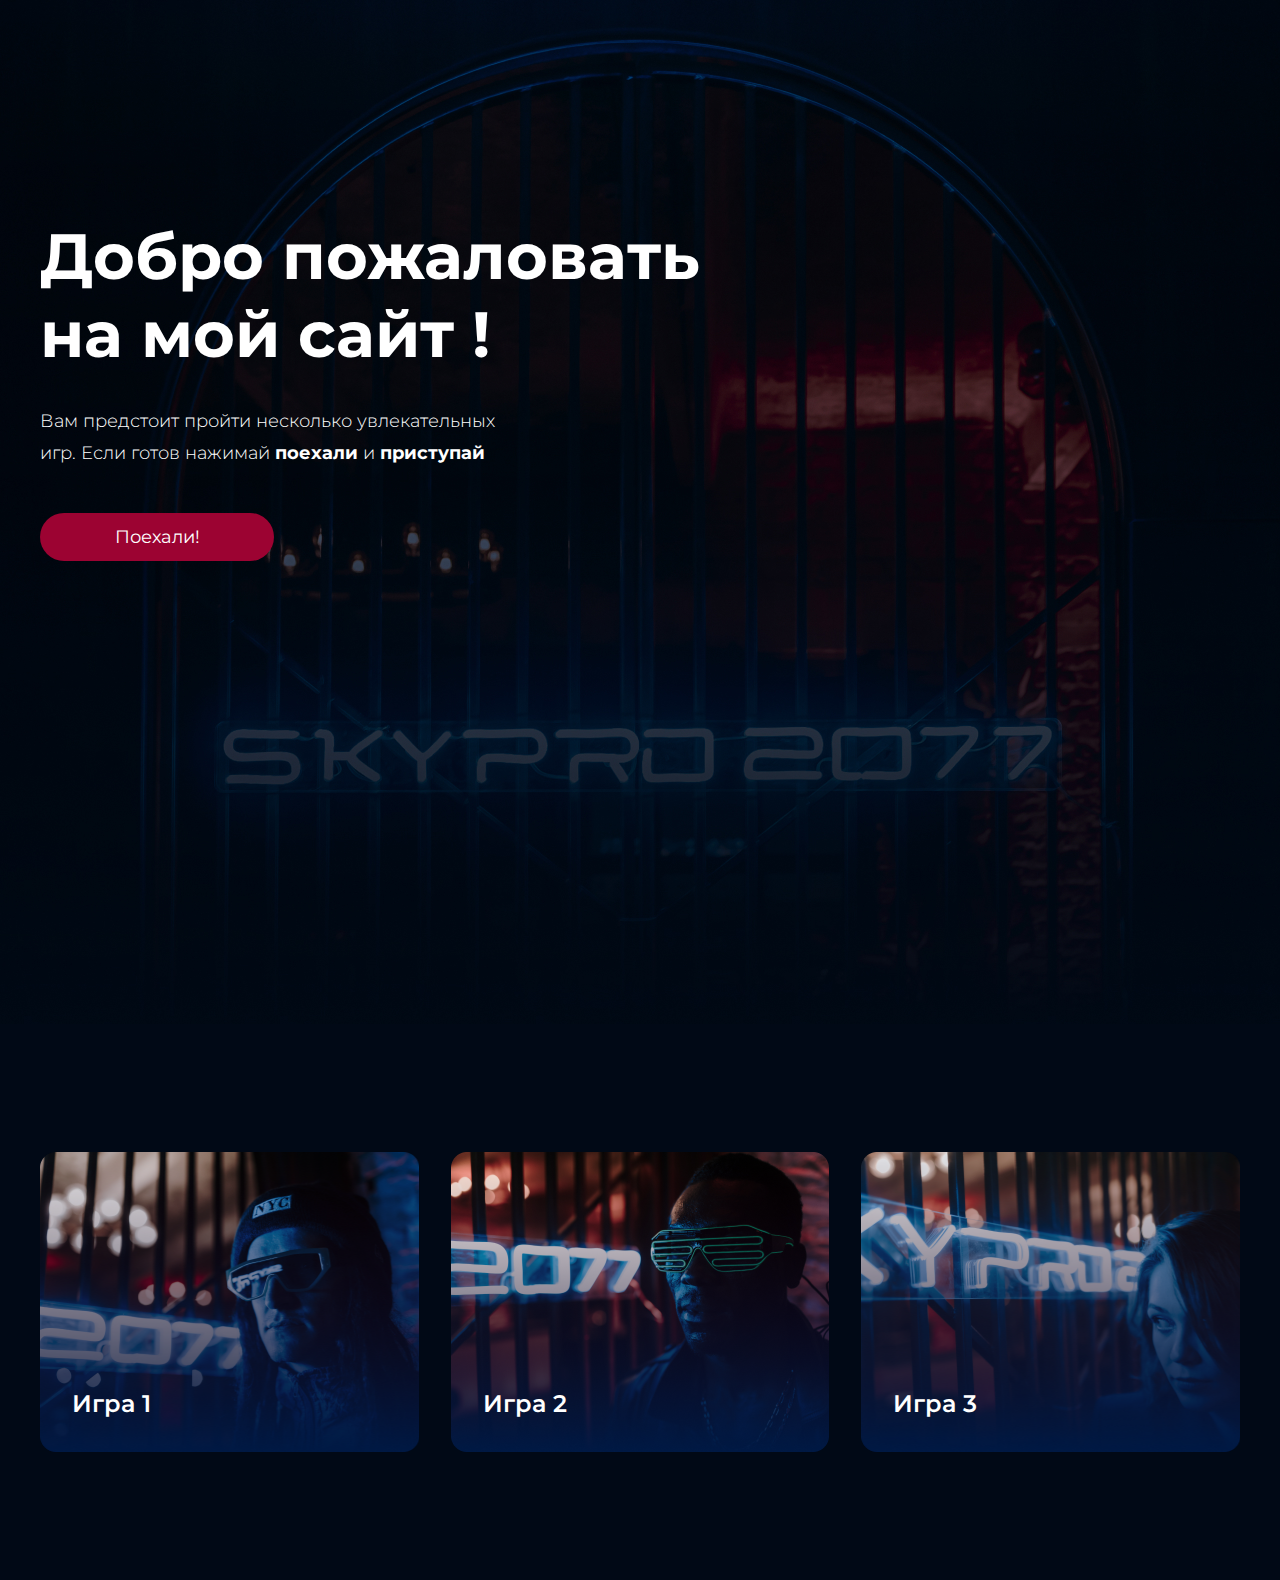
==== hw2/index.html @ 2f8902ec "Начало работы над Дз 2" ====
<!DOCTYPE html>
<html lang="ru">

<head>
    <meta charset="UTF-8">
    <meta http-equiv="X-UA-Compatible" content="IE=edge">
    <meta name="viewport" content="width=device-width, initial-scale=1.0">
    <title>Игры</title>
    <link rel="stylesheet" href="style.css">
    <link rel="preconnect" href="https://fonts.googleapis.com">
    <link rel="preconnect" href="https://fonts.gstatic.com" crossorigin>
    <link href="https://fonts.googleapis.com/css2?family=Montserrat:wght@300;400;600;700&display=swap" rel="stylesheet">
</head>

<body>
    <div class="top center">
        <h1 class="top__title">Добро пожаловать на мой сайт !</h1>
        <p class="top__text">Вам предстоит пройти несколько увлекательных игр. Если готов нажимай <span
                class="top__text-bold">поехали</span> и <span class="top__text-bold"> приступай</span></p>
        <a class="top__button" href="#">Поехали!</a>
    </div>
    <div class="game-list center">
        <div class="game game1">Игра 1</div>
        <div class="game game2">Игра 2</div>
        <div class="game game3">Игра 3</div>
    </div>
    
</body>

</html>
---- hw2/style.css ----
* {
    margin: 0;
    padding: 0;
}

body {
    font-family: montserrat;
}

.center {
    padding-left: calc(50% - 600px);
    padding-right: calc(50% - 600px);
}

.top {
    height: 1024px;
    background-image: url(img/top__background.jpg);
    background-repeat: no-repeat;
    background-size: cover;
    background-position: center;
}

.top__title {
    font-style: normal;
    font-weight: 700;
    font-size: 64px;
    line-height: 78px;
    color: #FFFFFF;
    max-width: 760px;
    padding-top: 217px;
}

.top__text {
    font-style: normal;
    font-weight: 300;
    font-size: 18px;
    line-height: 32px;
    color: #FFFFFF;
    max-width: 481px;
    padding-top: 32px;
    padding-bottom: 44px;
}

.top__text-bold {
    font-style: normal;
    font-weight: 700;
    font-size: 18px;
    line-height: 32px;
    color: #FFFFFF;
}

.top__button {
    width: 234px;
    height: 48px;
    background: #9C0332;
    border-radius: 30px;
    border-style: none;

    font-style: normal;
    font-weight: 400;
    font-size: 18px;
    line-height: 22px;
    color: #FFFFFF;
    text-decoration: none;
    display: flex;
    align-items: center;
    justify-content: center;
    transition: all 0.3s;
}

.top__button:hover {
    background: #EB443F;
}

.game-list {
    background-image: url(img/menu__background.jpg);
    background-repeat: no-repeat;
    background-size: cover;
    background-position: center;
    display: flex;
    gap: 32px;
    padding-bottom: 128px;
    padding-top: 128px;
}

.game1 {
    background-image: url(img/game1.png);
}

.game2 {
    background-image: url(img/game2.png);
}

.game3 {
    background-image: url(img/game3.png);
}

.game {
    font-style: normal;
    font-weight: 600;
    font-size: 24px;
    line-height: 32px;
    color: #FFFFFF;
    display: flex;
    align-items: end;
    padding-left: 32px;
    padding-bottom: 32px;
    width: 379px;
    height: 300px;
    box-sizing: border-box;
}

.game:hover {
    border: 3px solid #44D2FF;
    border-radius: 16px;
    background-origin: border-box;
    padding-left: 29px;
    padding-bottom: 29px;
}
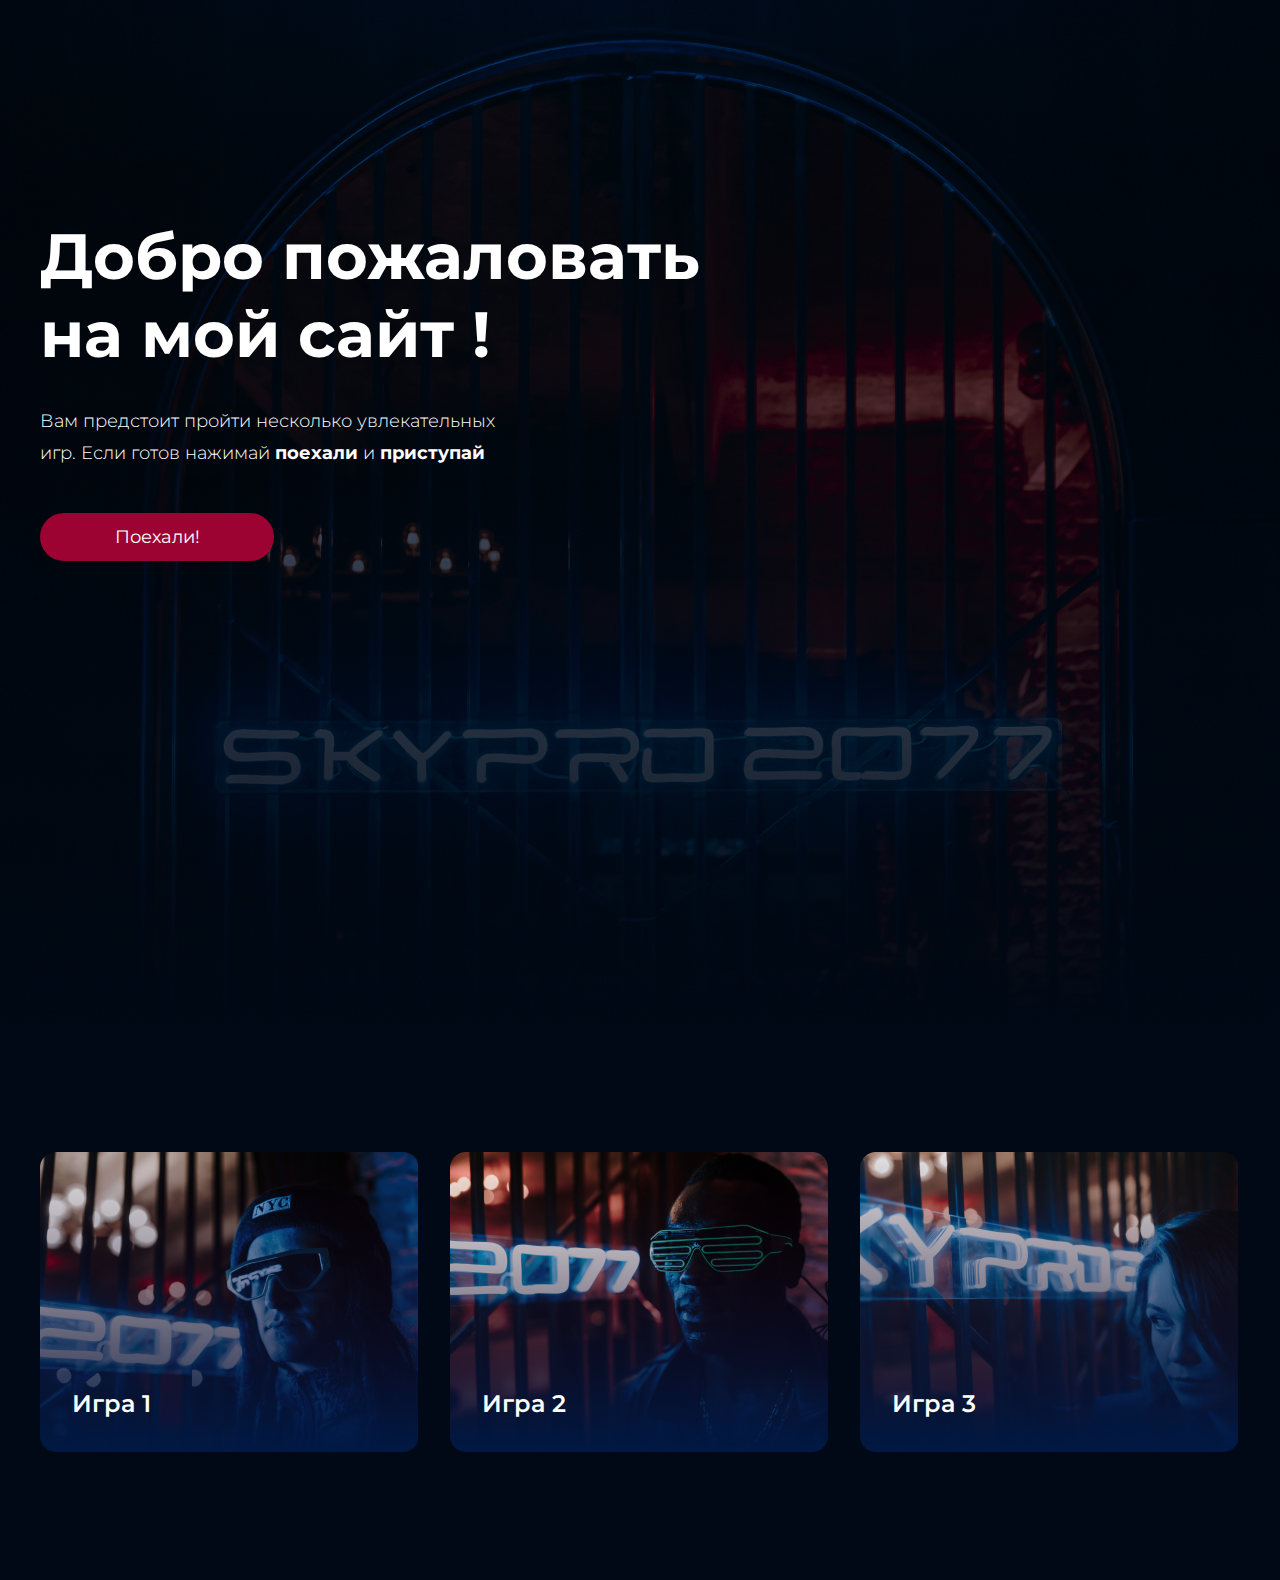
==== commit 0aa70567: "Работа с JS" ====
--- a/hw2/index.html
+++ b/hw2/index.html
@@ -24,7 +24,7 @@
         <div class="game game2">Игра 2</div>
         <div class="game game3">Игра 3</div>
     </div>
-    
+    <script src="./hw-2.js"></script>
 </body>
 
 </html>--- a/hw2/style.css
+++ b/hw2/style.css
@@ -1,120 +1,159 @@
 * {
-    margin: 0;
-    padding: 0;
+  margin: 0;
+  padding: 0;
 }
 
 body {
-    font-family: montserrat;
+  font-family: montserrat;
 }
 
 .center {
-    padding-left: calc(50% - 600px);
-    padding-right: calc(50% - 600px);
+  padding-left: calc(50% - 600px);
+  padding-right: calc(50% - 600px);
 }
 
 .top {
-    height: 1024px;
-    background-image: url(img/top__background.jpg);
-    background-repeat: no-repeat;
-    background-size: cover;
-    background-position: center;
+  height: 1024px;
+  background-image: url(img/top__background.jpg);
+  background-repeat: no-repeat;
+  background-size: cover;
+  background-position: center;
 }
 
 .top__title {
-    font-style: normal;
-    font-weight: 700;
-    font-size: 64px;
-    line-height: 78px;
-    color: #FFFFFF;
-    max-width: 760px;
-    padding-top: 217px;
+  font-style: normal;
+  font-weight: 700;
+  font-size: 64px;
+  line-height: 78px;
+  color: #FFFFFF;
+  max-width: 760px;
+  padding-top: 217px;
 }
 
 .top__text {
-    font-style: normal;
-    font-weight: 300;
-    font-size: 18px;
-    line-height: 32px;
-    color: #FFFFFF;
-    max-width: 481px;
-    padding-top: 32px;
-    padding-bottom: 44px;
+  font-style: normal;
+  font-weight: 300;
+  font-size: 18px;
+  line-height: 32px;
+  color: #FFFFFF;
+  max-width: 481px;
+  padding-top: 32px;
+  padding-bottom: 44px;
 }
 
 .top__text-bold {
-    font-style: normal;
-    font-weight: 700;
-    font-size: 18px;
-    line-height: 32px;
-    color: #FFFFFF;
+  font-style: normal;
+  font-weight: 700;
+  font-size: 18px;
+  line-height: 32px;
+  color: #FFFFFF;
 }
 
 .top__button {
-    width: 234px;
-    height: 48px;
-    background: #9C0332;
-    border-radius: 30px;
-    border-style: none;
-
-    font-style: normal;
-    font-weight: 400;
-    font-size: 18px;
-    line-height: 22px;
-    color: #FFFFFF;
-    text-decoration: none;
-    display: flex;
-    align-items: center;
-    justify-content: center;
-    transition: all 0.3s;
+  width: 234px;
+  height: 48px;
+  background: #9C0332;
+  border-radius: 30px;
+  border-style: none;
+  font-style: normal;
+  font-weight: 400;
+  font-size: 18px;
+  line-height: 22px;
+  color: #FFFFFF;
+  text-decoration: none;
+  display: flex;
+  align-items: center;
+  justify-content: center;
+  transition: all 0.3s;
 }
 
 .top__button:hover {
-    background: #EB443F;
+  background: #EB443F;
 }
 
 .game-list {
-    background-image: url(img/menu__background.jpg);
-    background-repeat: no-repeat;
-    background-size: cover;
-    background-position: center;
-    display: flex;
-    gap: 32px;
-    padding-bottom: 128px;
-    padding-top: 128px;
+  background-image: url(img/menu__background.jpg);
+  background-repeat: no-repeat;
+  background-size: cover;
+  background-position: center;
+  display: flex;
+  gap: 32px;
+  padding-bottom: 128px;
+  padding-top: 128px;
+  flex-wrap: wrap;
 }
 
 .game1 {
-    background-image: url(img/game1.png);
+  background-image: url(img/game1.png);
 }
 
 .game2 {
-    background-image: url(img/game2.png);
+  background-image: url(img/game2.png);
 }
 
 .game3 {
-    background-image: url(img/game3.png);
+  background-image: url(img/game3.png);
 }
 
 .game {
-    font-style: normal;
-    font-weight: 600;
-    font-size: 24px;
-    line-height: 32px;
-    color: #FFFFFF;
-    display: flex;
-    align-items: end;
-    padding-left: 32px;
-    padding-bottom: 32px;
-    width: 379px;
-    height: 300px;
-    box-sizing: border-box;
+  font-style: normal;
+  font-weight: 600;
+  font-size: 24px;
+  line-height: 32px;
+  color: #FFFFFF;
+  display: flex;
+  align-items: end;
+  padding-left: 32px;
+  padding-bottom: 32px;
+  width: 378px;
+  height: 300px;
+  box-sizing: border-box;
 }
 
 .game:hover {
-    border: 3px solid #44D2FF;
-    border-radius: 16px;
-    background-origin: border-box;
-    padding-left: 29px;
-    padding-bottom: 29px;
+  border: 3px solid #44D2FF;
+  border-radius: 16px;
+  background-origin: border-box;
+  padding-left: 29px;
+  padding-bottom: 29px;
 }
 
+@media (max-width: 767px) {
+  .center {
+    padding-left: 16px;
+    padding-right: 16px;
+  }
+  .top {
+    display: flex;
+    flex-direction: column;
+    align-items: center;
+    height: 735px;
+    background-position: 31%;
+  }
+  .top__title {
+    font-weight: 700;
+    font-size: 32px;
+    line-height: 39px;
+    text-align: center;
+    width: 343px;
+    padding-top: 238px;
+  }
+  .top__text {
+    font-weight: 300;
+    font-size: 14px;
+    line-height: 22px;
+    text-align: center;
+    width: 343px;
+    padding-bottom: 32px;
+  }
+  .top__text-bold {
+    font-weight: 700;
+    font-size: 14px;
+    line-height: 22px;
+  }
+  .game {
+    width: 343px;
+    border-radius: 16px;
+    background-position: center;
+  }
+}/*# sourceMappingURL=style.css.map */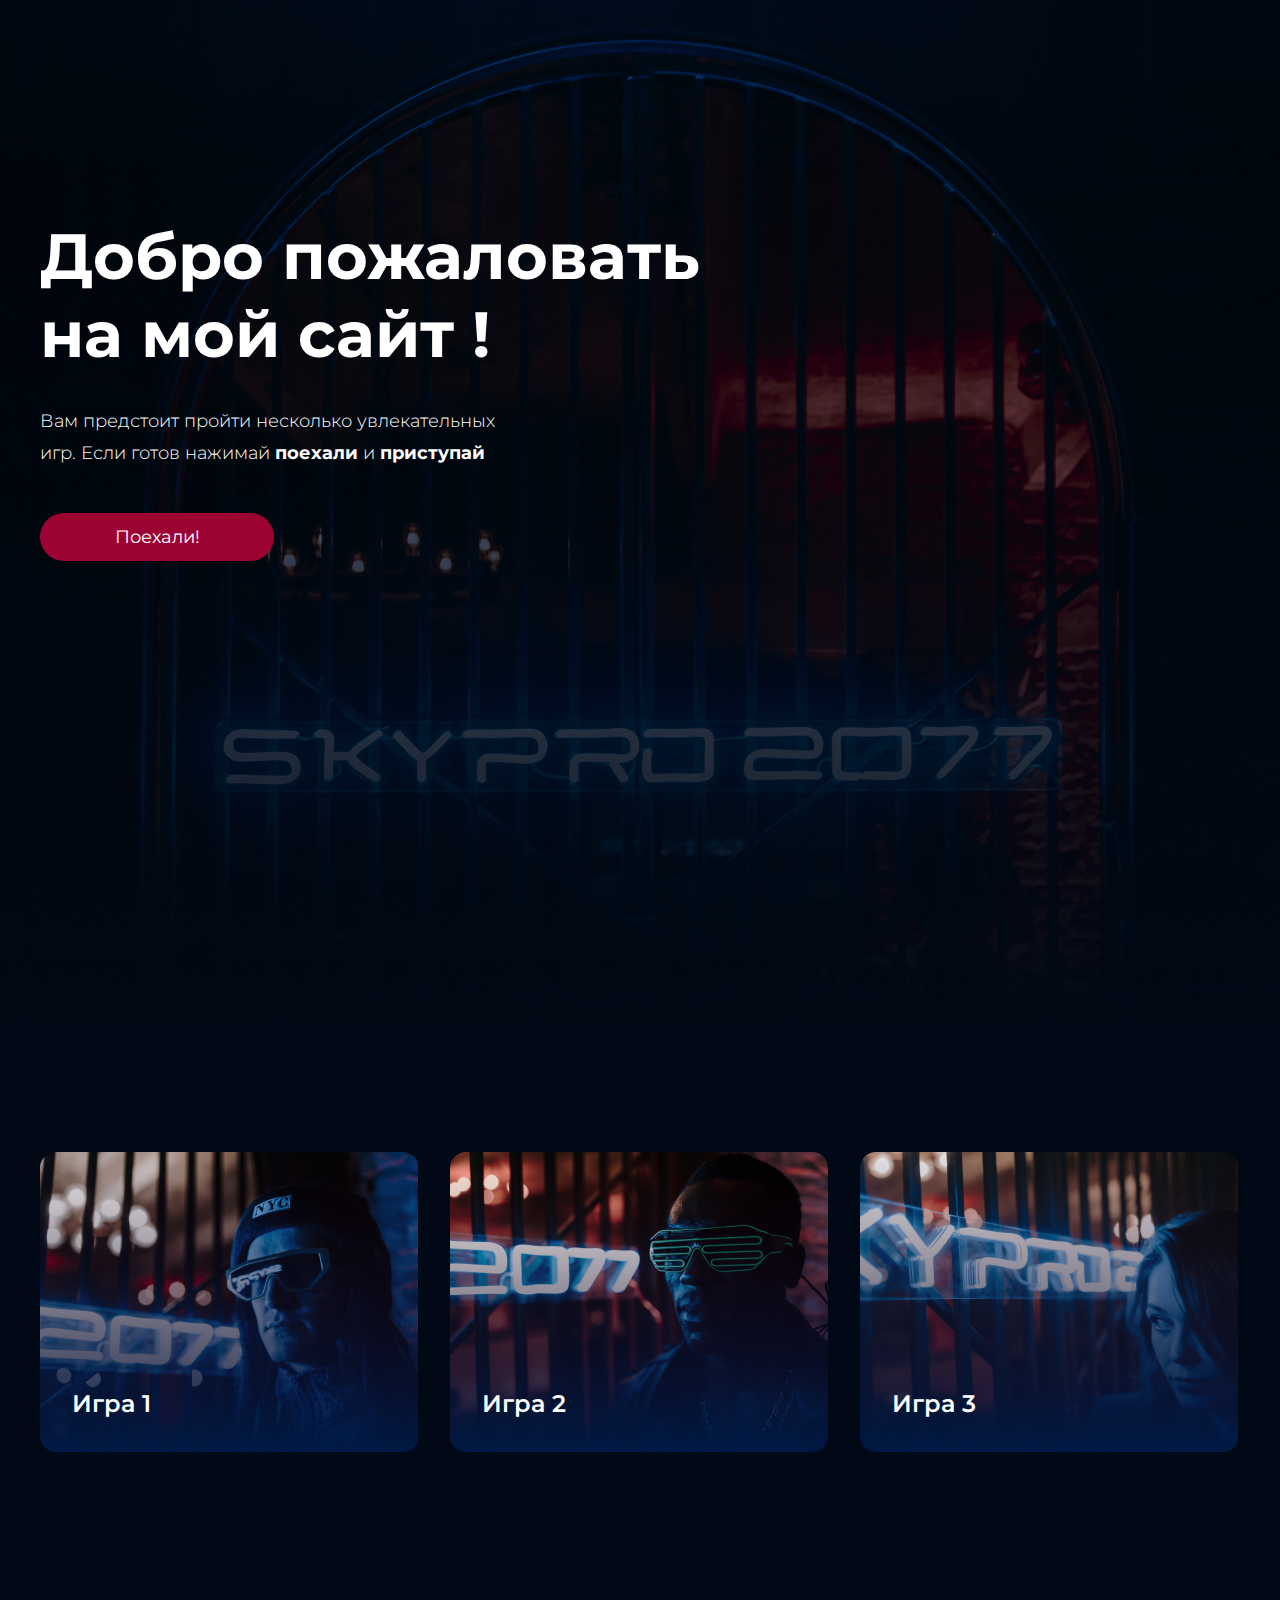
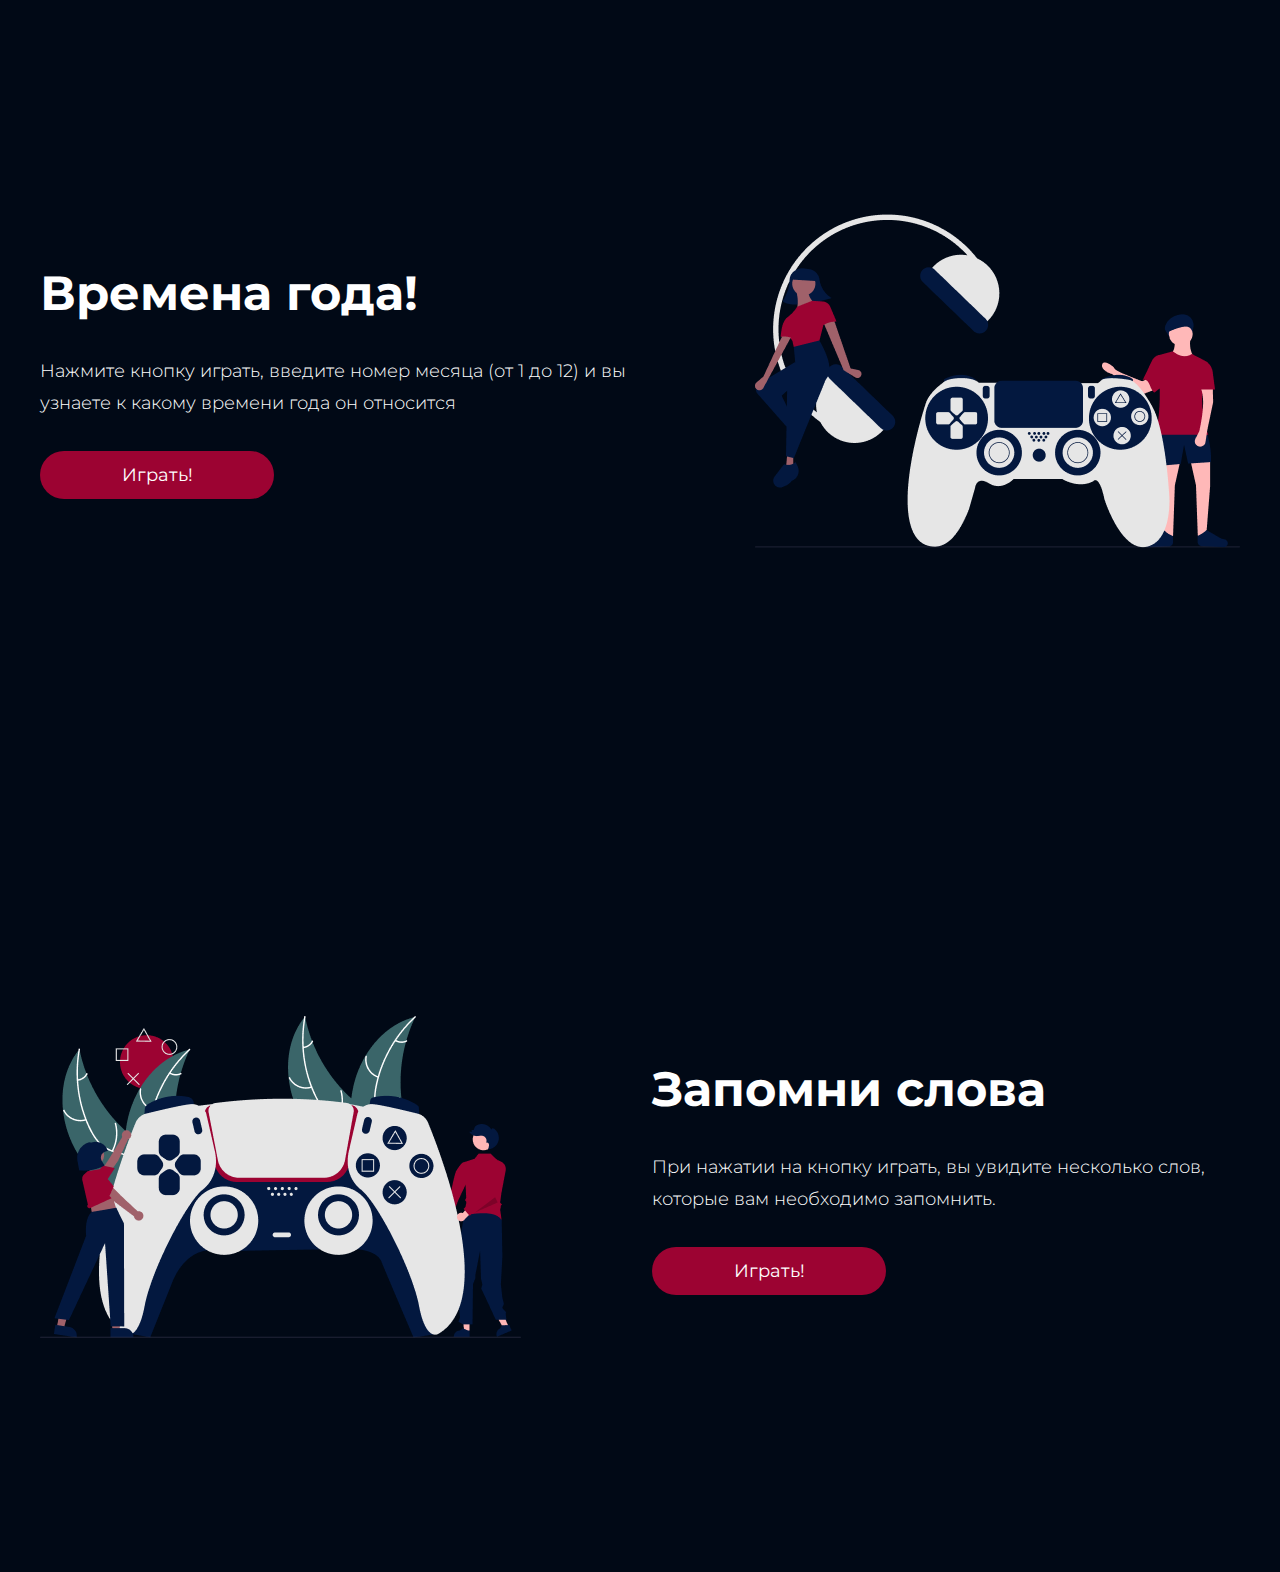
==== commit ceba08a0: "Домашнее задание 3" ====
--- a/hw2/index.html
+++ b/hw2/index.html
@@ -17,14 +17,36 @@
         <h1 class="top__title">Добро пожаловать на мой сайт !</h1>
         <p class="top__text">Вам предстоит пройти несколько увлекательных игр. Если готов нажимай <span
                 class="top__text-bold">поехали</span> и <span class="top__text-bold"> приступай</span></p>
-        <a class="top__button" href="#">Поехали!</a>
+        <a class="top__button button" href="#">Поехали!</a>
     </div>
+    
     <div class="game-list center">
         <div class="game game1">Игра 1</div>
         <div class="game game2">Игра 2</div>
         <div class="game game3">Игра 3</div>
     </div>
+
+    <div class="product center">
+        <div class="product__box">
+            <h2 class="product__title">Времена года!</h2>
+            <p class="product__text">Нажмите кнопку играть, введите номер месяца (от 1 до 12) и вы узнаете к какому
+                времени года он относится</p>
+            <a class="product__button button" href="#">Играть!</a>
+        </div>
+        <img class="product__img" src="img/seasons.png" alt="seasonsgame">
+    </div>
+
+    <div class="product product__words center">
+        <img class="product__img" src="img/words.png" alt="wordsgame">
+        <div class="product__box">
+            <h2 class="product__title">Запомни слова</h2>
+            <p class="product__text">При нажатии на кнопку играть, вы увидите несколько слов, которые вам необходимо запомнить.</p>
+            <a class="product__button button" href="#">Играть!</a>
+        </div>
+    </div>
+
     <script src="./hw-2.js"></script>
+    <script src="./hw-3.js"></script>
 </body>
 
 </html>--- a/hw2/style.css
+++ b/hw2/style.css
@@ -49,7 +49,7 @@
   color: #FFFFFF;
 }
 
-.top__button {
+.button {
   width: 234px;
   height: 48px;
   background: #9C0332;
@@ -67,7 +67,7 @@
   transition: all 0.3s;
 }
 
-.top__button:hover {
+.button:hover {
   background: #EB443F;
 }
 
@@ -118,6 +118,39 @@
   padding-bottom: 29px;
 }
 
+.product {
+  background-image: url(img/backdroundproduct.jpg);
+  background-repeat: no-repeat;
+  background-size: cover;
+  background-position: center;
+  display: flex;
+  flex-wrap: wrap;
+  justify-content: space-between;
+  align-items: center;
+  padding-top: 234px;
+  padding-bottom: 234px;
+}
+.product__title {
+  font-style: normal;
+  font-weight: 700;
+  font-size: 48px;
+  line-height: 59px;
+  color: #FFFFFF;
+}
+.product__text {
+  font-style: normal;
+  font-weight: 300;
+  font-size: 18px;
+  line-height: 32px;
+  color: #FFFFFF;
+}
+.product__box {
+  display: flex;
+  flex-direction: column;
+  gap: 32px;
+  max-width: 588px;
+}
+
 @media (max-width: 767px) {
   .center {
     padding-left: 16px;
@@ -156,4 +189,33 @@
     border-radius: 16px;
     background-position: center;
   }
+  .product {
+    display: flex;
+    flex-direction: column;
+    align-items: center;
+    gap: 64px;
+    padding-top: 51px;
+    padding-bottom: 85px;
+  }
+  .product__words {
+    flex-direction: column-reverse;
+  }
+  .product__box {
+    display: flex;
+    flex-direction: column;
+    align-items: center;
+  }
+  .product__title {
+    font-size: 32px;
+    line-height: 39px;
+    text-align: center;
+  }
+  .product__text {
+    font-size: 14px;
+    line-height: 22px;
+    text-align: center;
+  }
+  .product__img {
+    max-width: 344px;
+  }
 }/*# sourceMappingURL=style.css.map */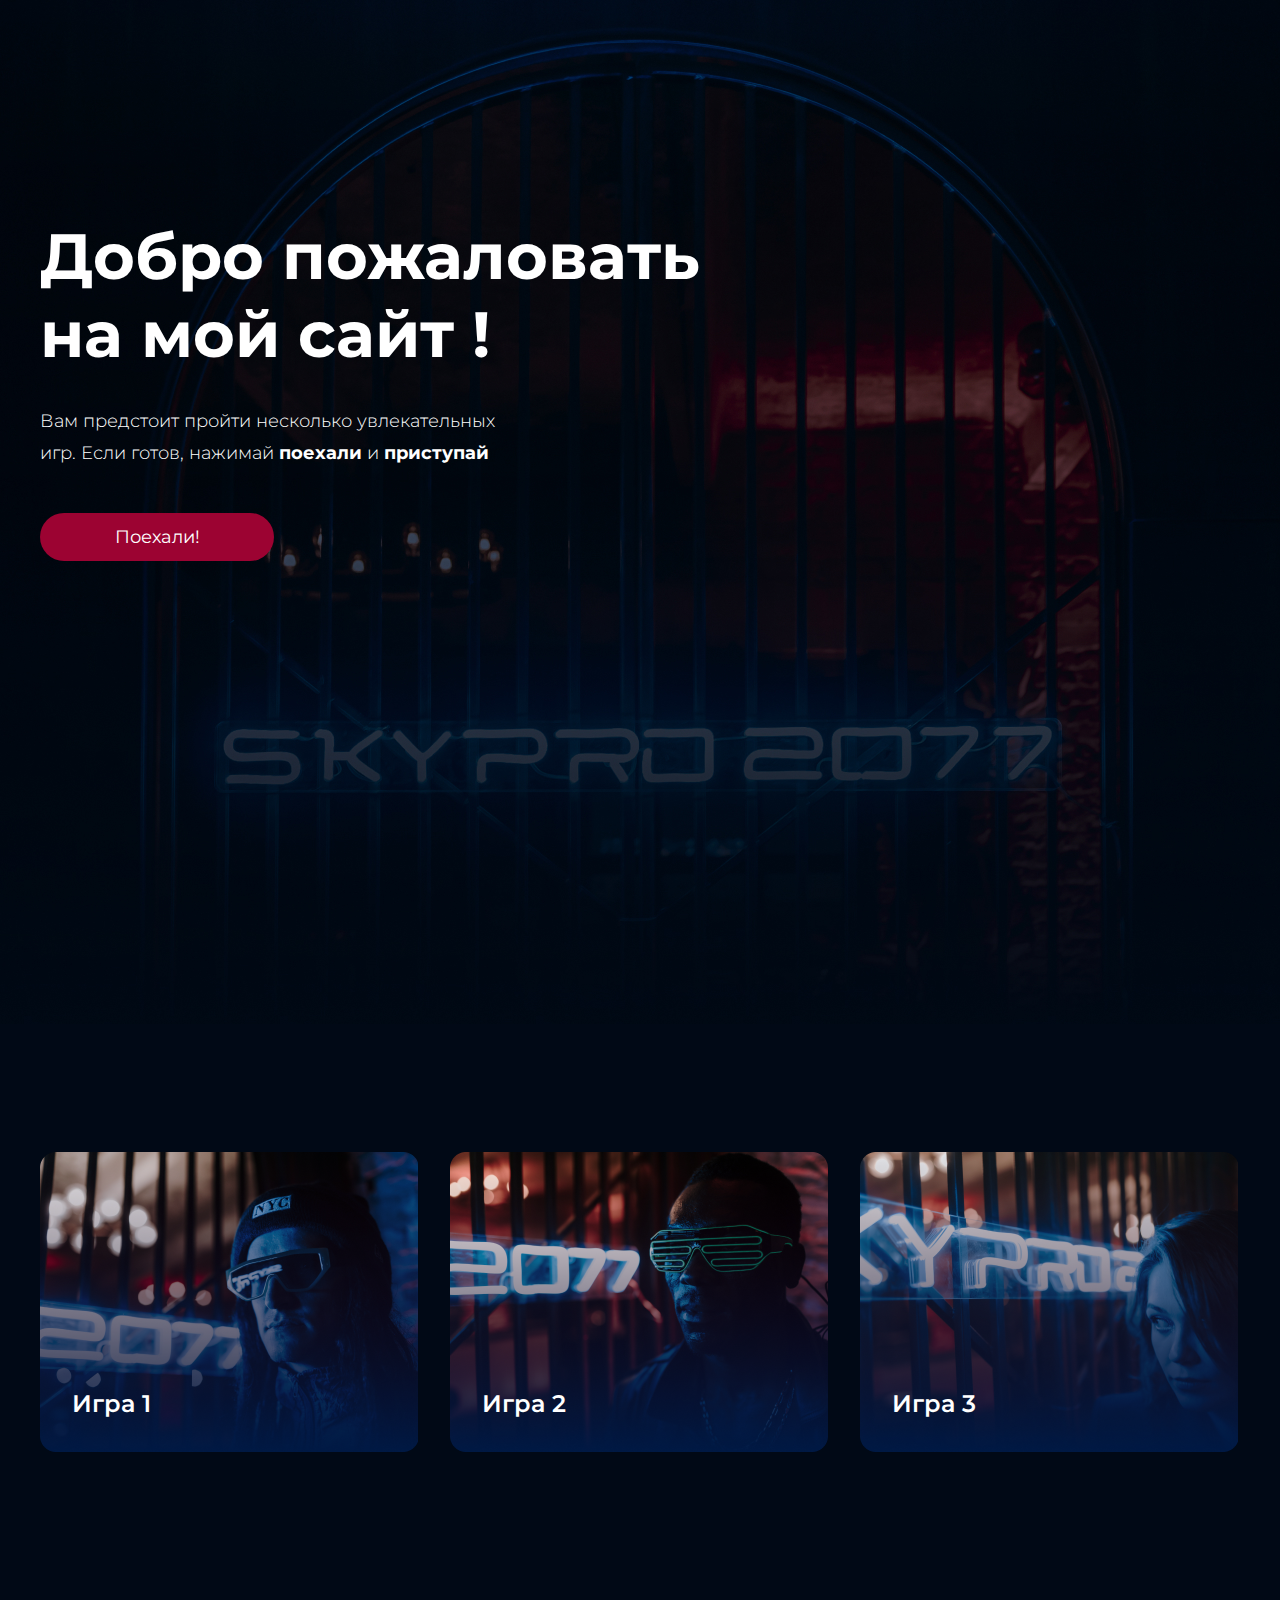
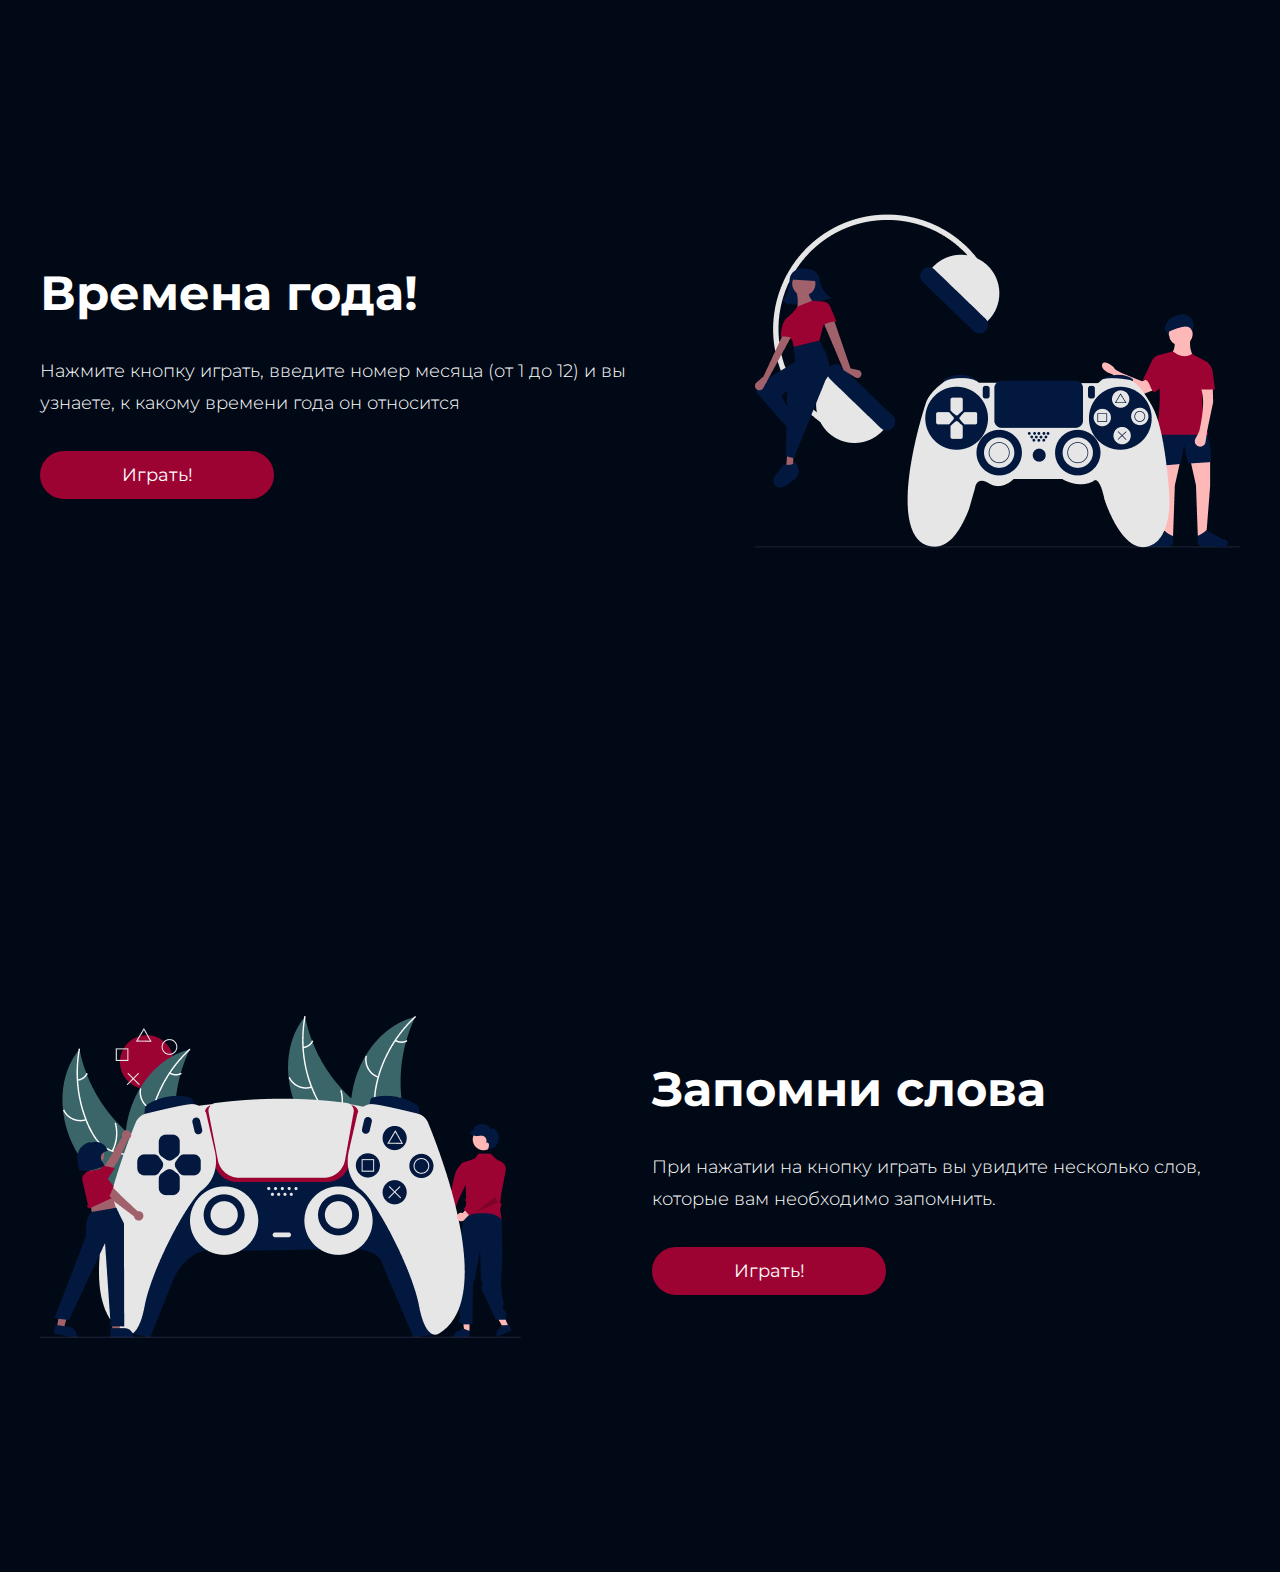
==== commit 4ff8141f: "Дз 4" ====
--- a/hw2/index.html
+++ b/hw2/index.html
@@ -15,7 +15,7 @@
 <body>
     <div class="top center">
         <h1 class="top__title">Добро пожаловать на мой сайт !</h1>
-        <p class="top__text">Вам предстоит пройти несколько увлекательных игр. Если готов нажимай <span
+        <p class="top__text">Вам предстоит пройти несколько увлекательных игр. Если готов, нажимай <span
                 class="top__text-bold">поехали</span> и <span class="top__text-bold"> приступай</span></p>
         <a class="top__button button" href="#">Поехали!</a>
     </div>
@@ -29,7 +29,7 @@
     <div class="product center">
         <div class="product__box">
             <h2 class="product__title">Времена года!</h2>
-            <p class="product__text">Нажмите кнопку играть, введите номер месяца (от 1 до 12) и вы узнаете к какому
+            <p class="product__text">Нажмите кнопку играть, введите номер месяца (от 1 до 12) и вы узнаете, к какому
                 времени года он относится</p>
             <a class="product__button button" href="#">Играть!</a>
         </div>
@@ -40,13 +40,14 @@
         <img class="product__img" src="img/words.png" alt="wordsgame">
         <div class="product__box">
             <h2 class="product__title">Запомни слова</h2>
-            <p class="product__text">При нажатии на кнопку играть, вы увидите несколько слов, которые вам необходимо запомнить.</p>
+            <p class="product__text">При нажатии на кнопку играть вы увидите несколько слов, которые вам необходимо запомнить.</p>
             <a class="product__button button" href="#">Играть!</a>
         </div>
     </div>
 
     <script src="./hw-2.js"></script>
     <script src="./hw-3.js"></script>
+    <script src="./hw-4.js"></script>
 </body>
 
 </html>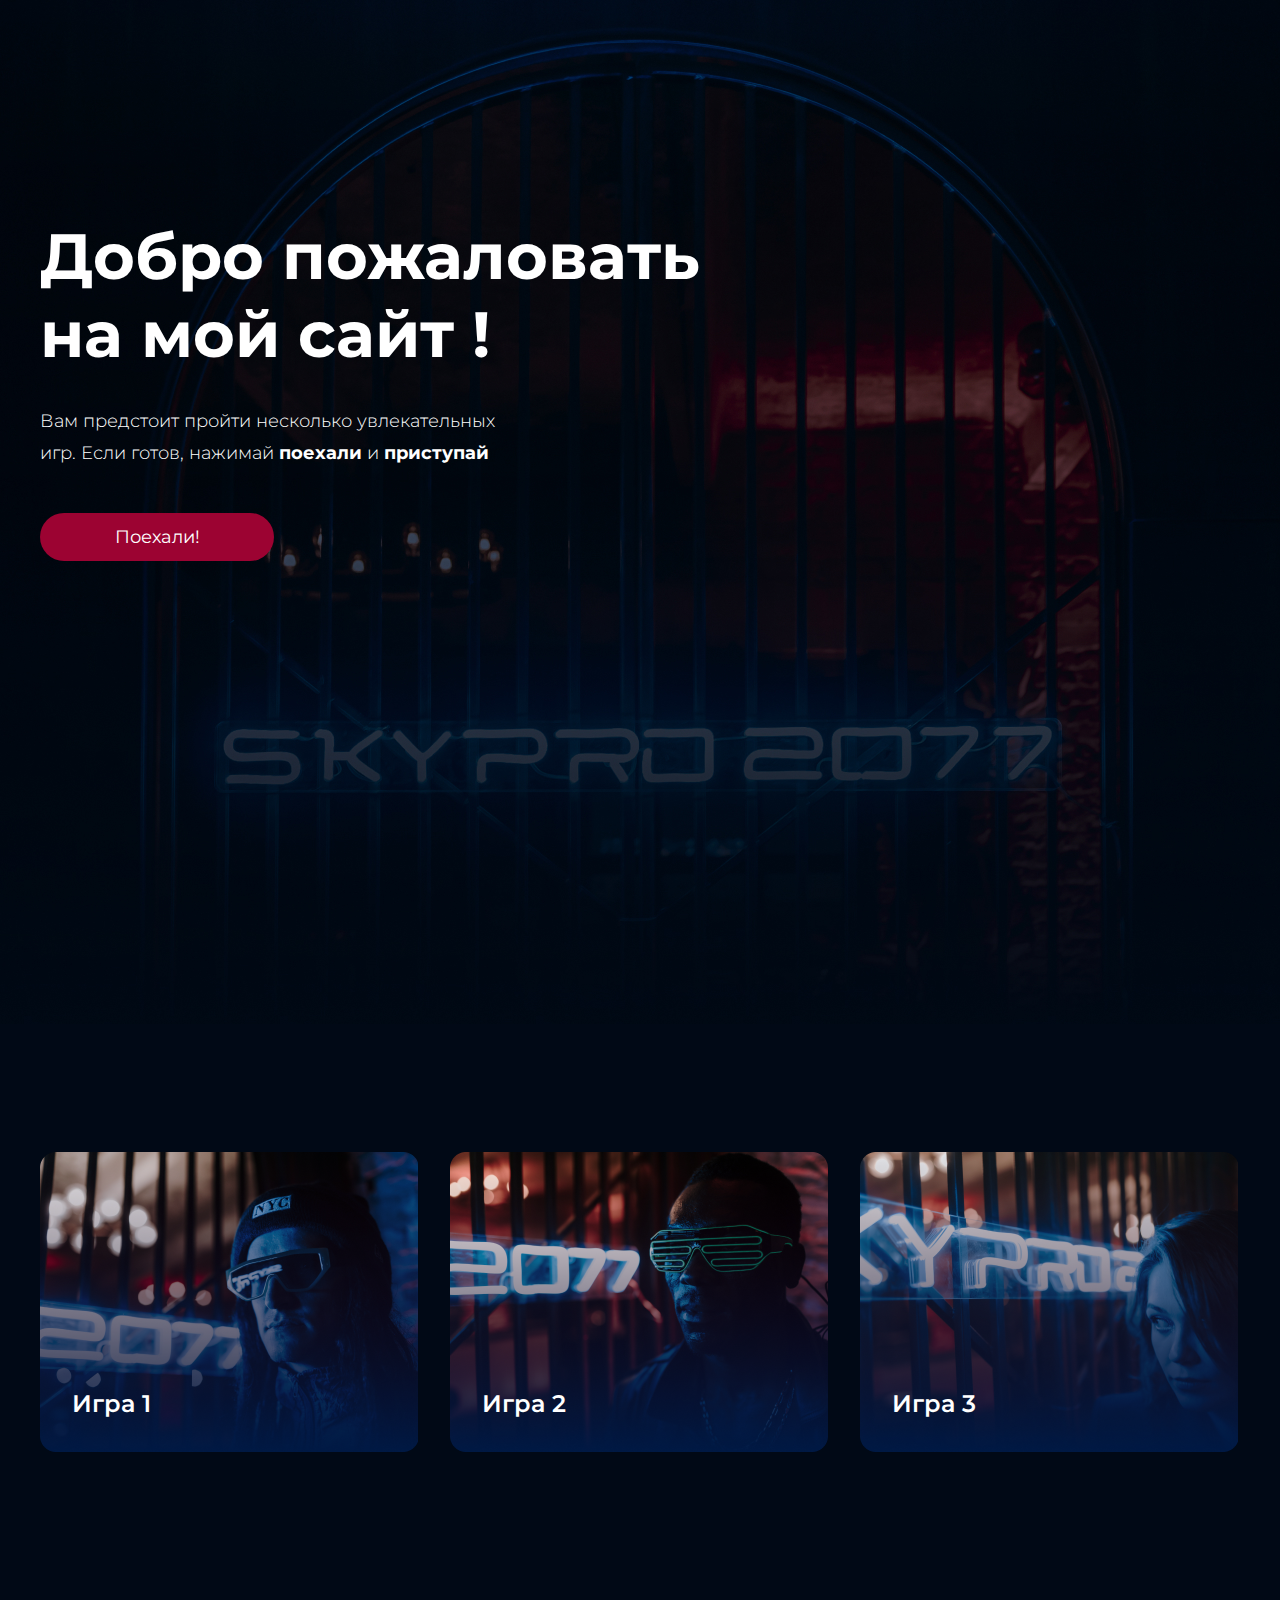
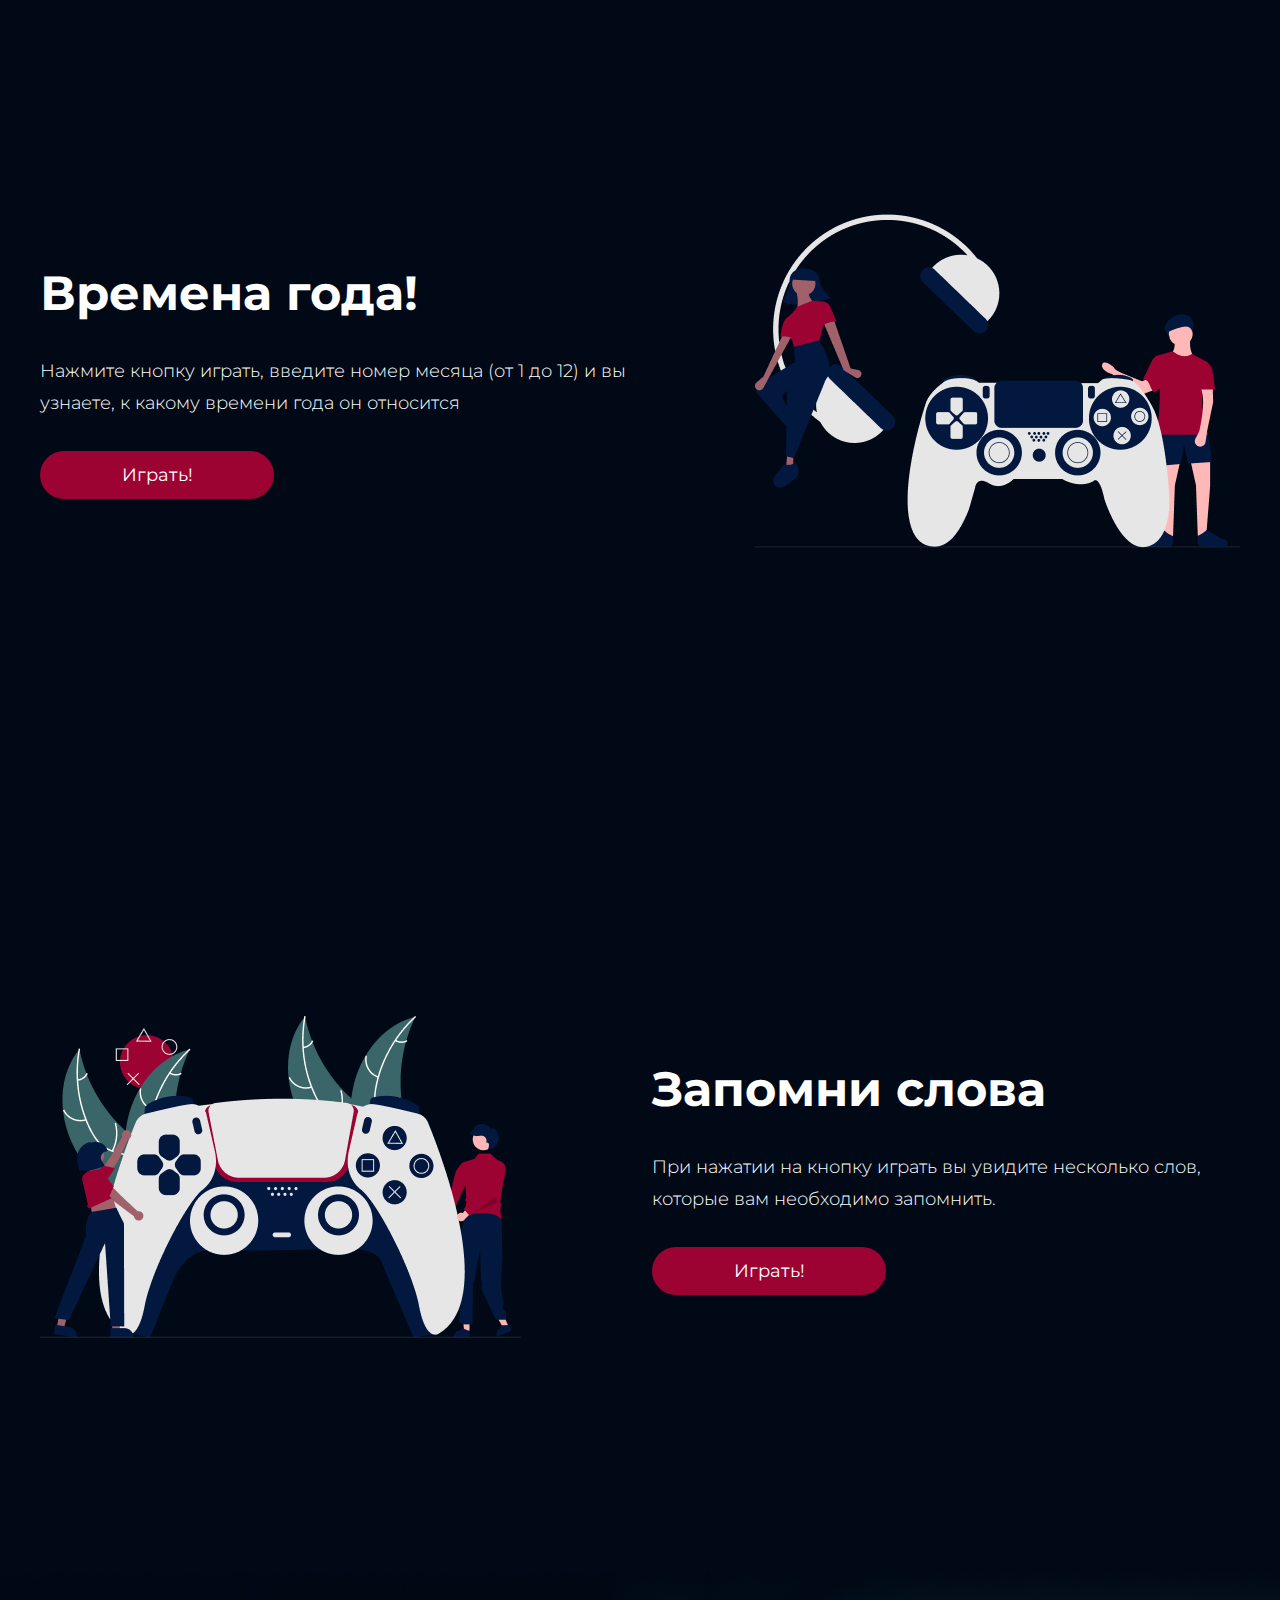
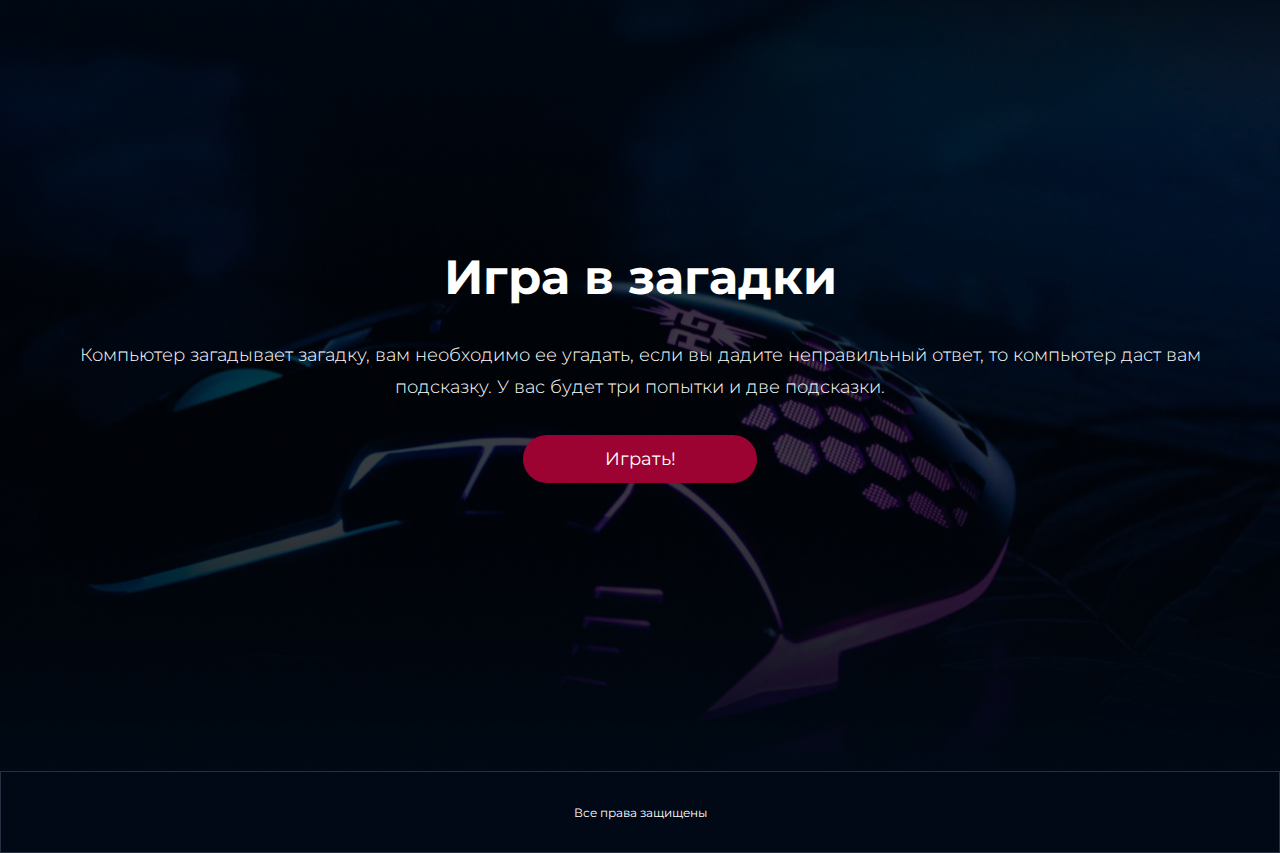
==== commit 2d52c2c8: "Домашнее задание 5" ====
--- a/hw2/index.html
+++ b/hw2/index.html
@@ -19,9 +19,9 @@
                 class="top__text-bold">поехали</span> и <span class="top__text-bold"> приступай</span></p>
         <a class="top__button button" href="#">Поехали!</a>
     </div>
-    
+
     <div class="game-list center">
-        <div class="game game1">Игра 1</div>
+        <div onclick="seasons()" class="game game1">Игра 1</div>
         <div class="game game2">Игра 2</div>
         <div class="game game3">Игра 3</div>
     </div>
@@ -31,7 +31,7 @@
             <h2 class="product__title">Времена года!</h2>
             <p class="product__text">Нажмите кнопку играть, введите номер месяца (от 1 до 12) и вы узнаете, к какому
                 времени года он относится</p>
-            <a class="product__button button" href="#">Играть!</a>
+            <a onclick="seasons()" class="product__button button" href="#">Играть!</a>
         </div>
         <img class="product__img" src="img/seasons.png" alt="seasonsgame">
     </div>
@@ -40,14 +40,27 @@
         <img class="product__img" src="img/words.png" alt="wordsgame">
         <div class="product__box">
             <h2 class="product__title">Запомни слова</h2>
-            <p class="product__text">При нажатии на кнопку играть вы увидите несколько слов, которые вам необходимо запомнить.</p>
+            <p class="product__text">При нажатии на кнопку играть вы увидите несколько слов, которые вам необходимо
+                запомнить.</p>
             <a class="product__button button" href="#">Играть!</a>
         </div>
     </div>
 
+    <div class="riddle center">
+        <h2 class="product__title">Игра в загадки</h2>
+        <p class="product__text riddle__text">Компьютер загадывает загадку, вам необходимо ее угадать, если вы дадите неправильный
+            ответ, то компьютер даст вам подсказку. У вас будет три попытки и две подсказки.</p>
+        <a class="product__button button" href="#">Играть!</a>
+    </div>
+
+    <footer class="footer center">
+        <p class="footer__text">Все права защищены</p>
+    </footer>
+
     <script src="./hw-2.js"></script>
     <script src="./hw-3.js"></script>
     <script src="./hw-4.js"></script>
+    <script src="./hw-5.js"></script>
 </body>
 
 </html>--- a/hw2/style.css
+++ b/hw2/style.css
@@ -149,6 +149,37 @@
   flex-direction: column;
   gap: 32px;
   max-width: 588px;
+}
+
+.riddle {
+  background-image: url(img/riddle__background.jpg);
+  background-repeat: no-repeat;
+  background-size: cover;
+  background-position: center;
+  padding-top: 276px;
+  padding-bottom: 288px;
+  display: flex;
+  flex-direction: column;
+  align-items: center;
+  gap: 32px;
+}
+.riddle__text {
+  text-align: center;
+}
+
+.footer {
+  padding-top: 32.5px;
+  padding-bottom: 32.5px;
+  background: #000915;
+  border: 1px solid rgba(184, 212, 255, 0.2);
+}
+.footer__text {
+  font-style: normal;
+  font-weight: 400;
+  font-size: 12px;
+  line-height: 15px;
+  text-align: center;
+  color: #FFFFFF;
 }
 
 @media (max-width: 767px) {
@@ -218,4 +249,11 @@
   .product__img {
     max-width: 344px;
   }
+  .riddle {
+    padding-top: 54px;
+    background-position: 40%;
+  }
+  .footer {
+    border: none;
+  }
 }/*# sourceMappingURL=style.css.map */